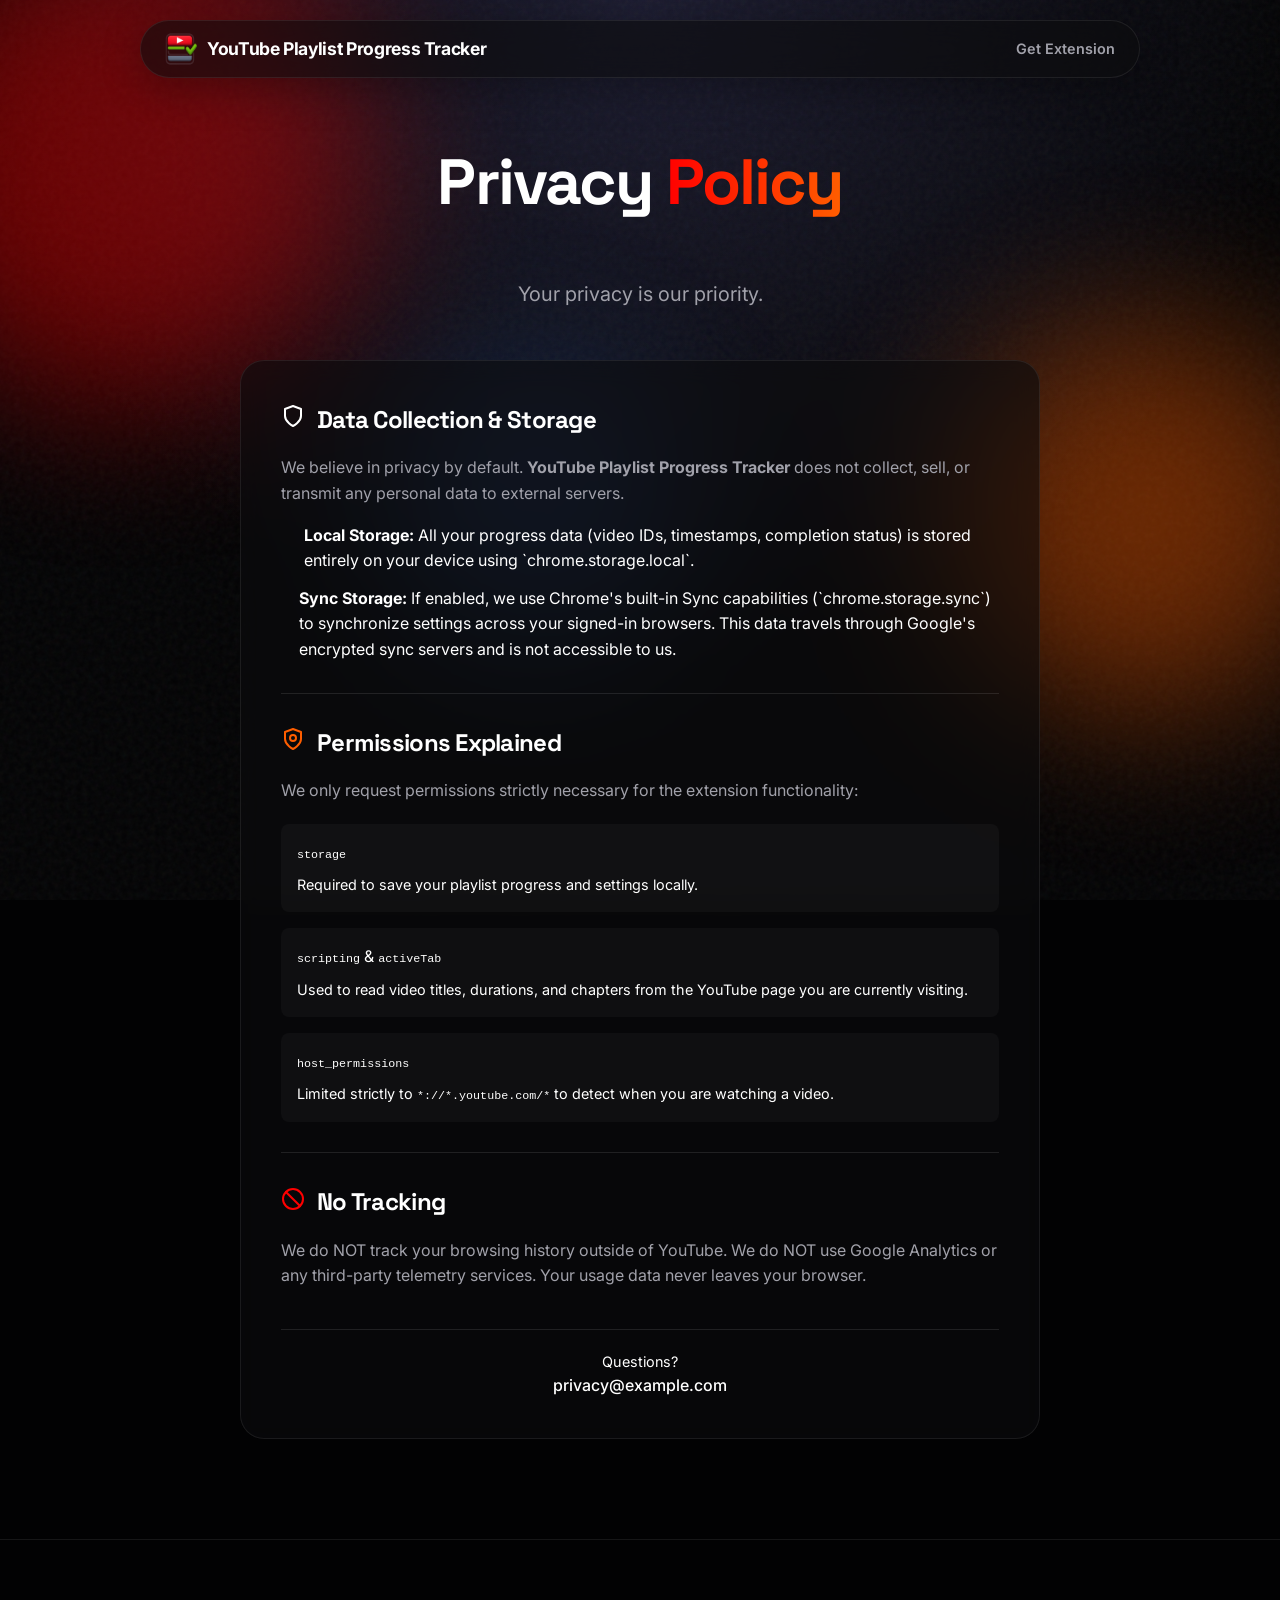
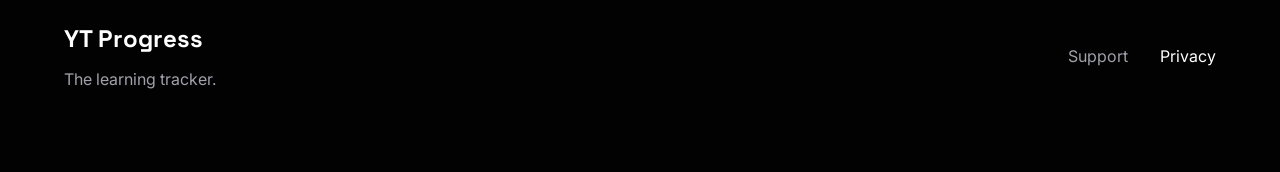
==== privacy.html @ 7244c9dd "Initial website commit" ====
<!DOCTYPE html>
<html lang="en">

<head>
    <meta charset="UTF-8">
    <meta name="viewport" content="width=device-width, initial-scale=1.0">
    <title>Privacy Policy - YouTube Playlist Progress Tracker</title>
    <meta name="description" content="Privacy Policy for YouTube Playlist Progress Tracker extension.">

    <!-- Design System -->
    <link rel="preconnect" href="https://fonts.googleapis.com">
    <link rel="preconnect" href="https://fonts.gstatic.com" crossorigin>
    <link
        href="https://fonts.googleapis.com/css2?family=Inter:wght@400;500;600&family=Space+Grotesk:wght@700;800&display=swap"
        rel="stylesheet">
    <link rel="stylesheet" href="css/style.css">
    <link rel="icon" type="image/webp" href="assets/icons/logo.webp">
</head>

<body>

    <div class="blob-container">
        <div class="blob blob-1"></div>
        <div class="blob blob-2"></div>
        <div class="blob blob-3"></div>
    </div>

    <!-- Navigation -->
    <nav class="glass-nav">
        <div class="nav-content">
            <a href="index.html" class="logo" style="text-decoration: none; color: white;">
                <img src="assets/icons/logo.webp" alt="Logo" width="32" height="32">
                <span>YouTube Playlist Progress Tracker</span>
            </a>
            <a href="https://chromewebstore.google.com/detail/youtube-playlist-progres/hchbgmpjleidbkbffpoocgpcalpifcnl"
                target="_blank" class="nav-btn">Get Extension</a>
        </div>
    </nav>

    <div class="container hero"
        style="min-height: 40vh; padding-top: 150px; flex-direction: column; text-align: center; gap: 40px; justify-content: start;">
        <h1 class="hero-title">Privacy <span class="text-gradient">Policy</span></h1>
        <p class="hero-subtitle" style="max-width: 600px; margin: 0 auto;">
            Your privacy is our priority.
        </p>
    </div>

    <div class="container" style="padding-bottom: 100px;">
        <div class="card"
            style="opacity: 1; transform: none; width: 100%; max-width: 800px; margin: 0 auto; text-align: left;">

            <div class="privacy-section">
                <div class="section-header" style="display: flex; align-items: center; gap: 12px; margin-bottom: 16px;">
                    <div class="icon-box" style="color: var(--accent-blue);">
                        <svg xmlns="http://www.w3.org/2000/svg" width="24" height="24" viewBox="0 0 24 24" fill="none"
                            stroke="currentColor" stroke-width="2" stroke-linecap="round" stroke-linejoin="round">
                            <path d="M12 22s8-4 8-10V5l-8-3-8 3v7c0 6 8 10 8 10z" />
                        </svg>
                    </div>
                    <h3 style="margin: 0;">Data Collection & Storage</h3>
                </div>
                <p>We believe in privacy by default. <strong>YouTube Playlist Progress Tracker</strong> does not
                    collect, sell, or transmit any personal data to external servers.</p>
                <ul style="list-style: none; padding: 0; margin-top: 16px; display: grid; gap: 12px;">
                    <li style="display: flex; gap: 10px; align-items: start; color: var(--text-secondary);">
                        <svg xmlns="http://www.w3.org/2000/svg" width="20" height="20" viewBox="0 0 24 24" fill="none"
                            stroke="var(--accent-green)" stroke-width="2" stroke-linecap="round"
                            stroke-linejoin="round">
                            <polyline points="20 6 9 17 4 12" />
                        </svg>
                        <span><strong>Local Storage:</strong> All your progress data (video IDs, timestamps, completion
                            status) is stored entirely on your device using `chrome.storage.local`.</span>
                    </li>
                    <li style="display: flex; gap: 10px; align-items: start; color: var(--text-secondary);">
                        <svg xmlns="http://www.w3.org/2000/svg" width="20" height="20" viewBox="0 0 24 24" fill="none"
                            stroke="var(--accent-green)" stroke-width="2" stroke-linecap="round"
                            stroke-linejoin="round">
                            <polyline points="20 6 9 17 4 12" />
                        </svg>
                        <span><strong>Sync Storage:</strong> If enabled, we use Chrome's built-in Sync capabilities
                            (`chrome.storage.sync`) to synchronize settings across your signed-in browsers. This data
                            travels through Google's encrypted sync servers and is not accessible to us.</span>
                    </li>
                </ul>
            </div>

            <hr style="border: 0; border-top: 1px solid rgba(255,255,255,0.1); margin: 30px 0;">

            <div class="privacy-section">
                <div class="section-header" style="display: flex; align-items: center; gap: 12px; margin-bottom: 16px;">
                    <div class="icon-box" style="color: var(--accent-orange);">
                        <svg xmlns="http://www.w3.org/2000/svg" width="24" height="24" viewBox="0 0 24 24" fill="none"
                            stroke="currentColor" stroke-width="2" stroke-linecap="round" stroke-linejoin="round">
                            <path d="M12 22s8-4 8-10V5l-8-3-8 3v7c0 6 8 10 8 10z" />
                            <circle cx="12" cy="11" r="3" />
                        </svg>
                    </div>
                    <h3 style="margin: 0;">Permissions Explained</h3>
                </div>
                <p>We only request permissions strictly necessary for the extension functionality:</p>
                <div class="grid-table" style="display: grid; gap: 16px; margin-top: 20px;">
                    <div class="perm-item"
                        style="background: rgba(255,255,255,0.03); padding: 16px; border-radius: 8px;">
                        <code style="color: var(--accent-blue); font-size: 0.9em;">storage</code>
                        <p style="margin: 8px 0 0; font-size: 0.9em; color: var(--text-secondary);">Required to save
                            your playlist progress and settings locally.</p>
                    </div>
                    <div class="perm-item"
                        style="background: rgba(255,255,255,0.03); padding: 16px; border-radius: 8px;">
                        <code style="color: var(--accent-blue); font-size: 0.9em;">scripting</code> & <code
                            style="color: var(--accent-blue); font-size: 0.9em;">activeTab</code>
                        <p style="margin: 8px 0 0; font-size: 0.9em; color: var(--text-secondary);">Used to read video
                            titles, durations, and chapters from the YouTube page you are currently visiting.</p>
                    </div>
                    <div class="perm-item"
                        style="background: rgba(255,255,255,0.03); padding: 16px; border-radius: 8px;">
                        <code style="color: var(--accent-blue); font-size: 0.9em;">host_permissions</code>
                        <p style="margin: 8px 0 0; font-size: 0.9em; color: var(--text-secondary);">Limited strictly to
                            <code>*://*.youtube.com/*</code> to detect when you are watching a video.
                        </p>
                    </div>
                </div>
            </div>

            <hr style="border: 0; border-top: 1px solid rgba(255,255,255,0.1); margin: 30px 0;">

            <div class="privacy-section">
                <div class="section-header" style="display: flex; align-items: center; gap: 12px; margin-bottom: 16px;">
                    <div class="icon-box" style="color: var(--accent-red);">
                        <svg xmlns="http://www.w3.org/2000/svg" width="24" height="24" viewBox="0 0 24 24" fill="none"
                            stroke="currentColor" stroke-width="2" stroke-linecap="round" stroke-linejoin="round">
                            <circle cx="12" cy="12" r="10" />
                            <line x1="4.93" y1="4.93" x2="19.07" y2="19.07" />
                        </svg>
                    </div>
                    <h3 style="margin: 0;">No Tracking</h3>
                </div>
                <p>We do NOT track your browsing history outside of YouTube. We do NOT use Google Analytics or any
                    third-party telemetry services. Your usage data never leaves your browser.</p>
            </div>

            <div class="contact-section"
                style="margin-top: 40px; text-align: center; padding-top: 20px; border-top: 1px solid rgba(255,255,255,0.1);">
                <p style="font-size: 0.9em; color: var(--text-secondary);">Questions?</p>
                <a href="mailto:privacy@example.com"
                    style="color: var(--accent-blue); text-decoration: none; font-weight: 500;">privacy@example.com</a>
            </div>

        </div>
    </div>

    <!-- Footer -->
    <footer>
        <div class="container footer-content">
            <div class="footer-brand">
                <span>YT Progress</span>
                <p>The learning tracker.</p>
            </div>
            <div class="footer-links">
                <a href="support.html">Support</a>
                <a href="privacy.html" style="color: white;">Privacy</a>
            </div>
        </div>
    </footer>
</body>

</html>
---- css/style.css ----
:root {
    /* Color Palette */
    --bg-page: #020203;
    --bg-tile-dark: #0c0c0e;
    --text-main: #ffffff;
    --text-sub: #a1a1aa;
    --accent-red: #ff0000;
    --accent-orange: #ff5e00;
    --border-light: rgba(255, 255, 255, 0.08);
    --border-glow: rgba(255, 255, 255, 0.15);
    --noise: url('data:image/svg+xml;utf8,<svg viewBox="0 0 200 200" xmlns="http://www.w3.org/2000/svg"><filter id="n"><feTurbulence type="fractalNoise" baseFrequency="0.8" numOctaves="4" stitchTiles="stitch"/></filter><rect width="100%" height="100%" filter="url(%23n)" opacity="0.05"/></svg>');
}

* {
    box-sizing: border-box;
    margin: 0;
    padding: 0;
}

body {
    background-color: var(--bg-page);
    background-image: var(--noise), radial-gradient(circle at 50% 0%, #1a1a2e 0%, #020203 60%);
    background-attachment: fixed;
    font-family: 'Inter', sans-serif;
    color: var(--text-main);
    overflow-x: hidden;
    line-height: 1.6;
    -webkit-font-smoothing: antialiased;
}

h1,
h2,
h3 {
    font-family: 'Space Grotesk', sans-serif;
    font-weight: 800;
    letter-spacing: -0.03em;
}

/* Background Blobs */
.blob-container {
    position: fixed;
    inset: 0;
    z-index: -1;
    overflow: hidden;
    pointer-events: none;
}

.blob {
    position: absolute;
    filter: blur(80px);
    opacity: 0.4;
    border-radius: 50%;
    animation: float 20s infinite ease-in-out;
}

.blob-1 {
    width: 500px;
    height: 500px;
    background: #ff0000;
    top: -10%;
    left: -10%;
    animation-delay: 0s;
}

.blob-2 {
    width: 400px;
    height: 400px;
    background: #ff5e00;
    bottom: 20%;
    right: -5%;
    animation-delay: -5s;
}

.blob-3 {
    width: 300px;
    height: 300px;
    background: #3b82f6;
    top: 40%;
    left: 30%;
    opacity: 0.2;
    animation-delay: -10s;
}

@keyframes float {

    0%,
    100% {
        transform: translate(0, 0) scale(1);
    }

    33% {
        transform: translate(30px, -50px) scale(1.1);
    }

    66% {
        transform: translate(-20px, 20px) scale(0.9);
    }
}

/* Navigation */
.glass-nav {
    position: fixed;
    top: 20px;
    left: 50%;
    transform: translateX(-50%);
    width: 90%;
    max-width: 1000px;
    padding: 12px 24px;
    background: rgba(12, 12, 14, 0.6);
    backdrop-filter: blur(24px);
    border: 1px solid var(--border-light);
    border-radius: 100px;
    z-index: 1000;
    box-shadow: 0 10px 40px rgba(0, 0, 0, 0.3);
}

.nav-content {
    display: flex;
    justify-content: space-between;
    align-items: center;
}

.logo {
    display: flex;
    align-items: center;
    gap: 10px;
    font-weight: 700;
    font-size: 1.1rem;
    letter-spacing: -0.02em;
}

.nav-btn {
    font-size: 0.9rem;
    font-weight: 600;
    color: var(--text-sub);
    text-decoration: none;
    transition: color 0.2s;
}

.nav-btn:hover {
    color: white;
}

.container {
    max-width: 1200px;
    margin: 0 auto;
    padding: 0 24px;
}

/* Hero */
.hero {
    min-height: 100vh;
    display: flex;
    align-items: center;
    justify-content: space-between;
    padding-top: 100px;
    gap: 60px;
}

.hero-content {
    flex: 1;
    max-width: 550px;
    z-index: 10;
}

.version-badge {
    display: inline-block;
    padding: 6px 16px;
    border-radius: 100px;
    background: rgba(255, 255, 255, 0.05);
    border: 1px solid var(--border-light);
    color: var(--accent-orange);
    font-size: 0.8rem;
    font-weight: 700;
    text-transform: uppercase;
    letter-spacing: 0.05em;
    margin-bottom: 32px;
}

.hero-title {
    font-size: clamp(3.5rem, 5vw, 5rem);
    line-height: 1;
    margin-bottom: 24px;
}

.text-gradient {
    background: linear-gradient(to right, var(--accent-red), var(--accent-orange));
    -webkit-background-clip: text;
    -webkit-text-fill-color: transparent;
}

.hero-subtitle {
    font-size: 1.25rem;
    color: var(--text-sub);
    margin-bottom: 40px;
}

.hero-actions {
    display: flex;
    gap: 16px;
    align-items: center;
}

.btn-primary {
    display: inline-flex;
    align-items: center;
    justify-content: center;
    gap: 12px;
    background: #fff;
    color: #000;
    font-weight: 700;
    padding: 18px 36px;
    border-radius: 14px;
    text-decoration: none;
    transition: all 0.3s cubic-bezier(0.2, 0.8, 0.2, 1);
}

.btn-primary:hover {
    transform: translateY(-4px);
    box-shadow: 0 20px 40px rgba(255, 255, 255, 0.2);
}

.btn-secondary {
    color: var(--text-sub);
    font-weight: 600;
    text-decoration: none;
    padding: 12px 24px;
    transition: color 0.2s;
}

.btn-secondary:hover {
    color: white;
}

/* Hero Visual */
.hero-visual-wrapper {
    flex: 1.2;
    display: flex;
    justify-content: center;
    perspective: 1000px;
}

.hero-visual {
    position: relative;
    transform-style: preserve-3d;
    transform: rotateY(-5deg) rotateX(5deg);
    transition: transform 0.1s ease-out;
}

.browser-mockup {
    background: #121212;
    border-radius: 16px;
    border: 1px solid rgba(255, 255, 255, 0.1);
    box-shadow: 0 50px 100px -20px rgba(0, 0, 0, 0.6);
    overflow: hidden;
    width: 600px;
    /* Fixed width for consistency */
}

.mobile-mockup {
    background: #121212;
    border-radius: 16px;
    border: 1px solid rgba(255, 255, 255, 0.1);
    box-shadow: 0 50px 100px -20px rgba(0, 0, 0, 0.6);
    overflow: hidden;
    width: 320px;
    margin: 0 auto;
    /* Centered styling for mobile-like frames */
}

.browser-header {
    height: 36px;
    background: rgba(30, 30, 30, 0.95);
    display: flex;
    align-items: center;
    padding: 0 14px;
    border-bottom: 1px solid rgba(255, 255, 255, 0.05);
}

.dots {
    display: flex;
    gap: 8px;
}

.dot {
    width: 10px;
    height: 10px;
    border-radius: 50%;
    background: #333;
}

.dot.red {
    background: #ff5f56;
}

.dot.yellow {
    background: #ffbd2e;
}

.dot.green {
    background: #27c93f;
}

/* Floating Widgets */
.floating-widget {
    position: absolute;
    background: rgba(20, 20, 20, 0.8);
    backdrop-filter: blur(12px);
    border: 1px solid var(--border-light);
    padding: 12px 20px;
    border-radius: 12px;
    color: white;
    font-weight: 600;
    display: flex;
    align-items: center;
    gap: 12px;
    box-shadow: 0 20px 40px rgba(0, 0, 0, 0.4);
    transform: translateZ(40px);
}

.widget-1 {
    top: -20px;
    left: -40px;
}

.widget-2 {
    bottom: 40px;
    right: -20px;
    transform: translateZ(60px);
}

/* Infinite Marquee */
.marquee-container {
    width: 100%;
    padding: 40px 0;
    overflow: hidden;
    background: linear-gradient(to bottom, transparent, rgba(0, 0, 0, 0.5), transparent);
    border-top: 1px solid var(--border-light);
    border-bottom: 1px solid var(--border-light);
    margin: 80px 0;
    white-space: nowrap;
}

.marquee-content {
    display: inline-block;
    animation: scroll 30s linear infinite;
    font-family: 'Space Grotesk';
    font-size: 1.5rem;
    font-weight: 700;
    color: transparent;
    -webkit-text-stroke: 1px rgba(255, 255, 255, 0.3);
    text-transform: uppercase;
    letter-spacing: 2px;
}

@keyframes scroll {
    0% {
        transform: translateX(0);
    }

    100% {
        transform: translateX(-50%);
    }
}

/* Features Grid */
.features {
    padding: 40px 24px 120px;
}

.section-title {
    font-size: 3rem;
    text-align: center;
    margin-bottom: 80px;
    line-height: 1.1;
}

.grid {
    display: grid;
    grid-template-columns: repeat(auto-fit, minmax(280px, 1fr));
    gap: 30px;
}

.card {
    background: rgba(12, 12, 14, 0.6);
    backdrop-filter: blur(12px);
    border: 1px solid var(--border-light);
    border-radius: 24px;
    padding: 40px;
    transition: all 0.3s ease;
    opacity: 0;
    /* JS Reveal */
    transform: translateY(30px);
}

.card:hover {
    border-color: var(--border-glow);
    transform: translateY(-5px);
    background: rgba(255, 255, 255, 0.03);
}

.card-icon-wrapper {
    width: 60px;
    height: 60px;
    background: linear-gradient(135deg, rgba(255, 255, 255, 0.1), rgba(255, 255, 255, 0.02));
    border-radius: 16px;
    display: flex;
    align-items: center;
    justify-content: center;
    margin-bottom: 24px;
    border: 1px solid var(--border-light);
    font-size: 24px;
}

.card h3 {
    font-size: 1.5rem;
    margin-bottom: 12px;
}

.card p {
    color: var(--text-sub);
}

/* Split Sections */
.section-alt {
    padding: 100px 0;
}

.split-layout {
    display: flex;
    align-items: center;
    gap: 80px;
}

.split-layout.reverse {
    flex-direction: row-reverse;
}

.split-text {
    flex: 1;
    opacity: 0;
    transform: translateY(30px);
    transition: all 0.8s ease;
}

.split-image {
    flex: 1;
    opacity: 0;
    transform: scale(0.95);
    transition: all 0.8s ease;
}

.split-text h2 {
    font-size: 2.5rem;
    margin-bottom: 24px;
}

.split-text p {
    font-size: 1.1rem;
    color: var(--text-sub);
}

.glow-red {
    box-shadow: 0 0 100px rgba(255, 0, 0, 0.2);
}

.glow-orange {
    box-shadow: 0 0 100px rgba(255, 94, 0, 0.2);
}

/* FAQ */
.faq-section {
    max-width: 800px;
    padding-bottom: 120px;
}

.faq-item {
    border-bottom: 1px solid var(--border-light);
    padding: 24px 0;
}

.faq-question {
    font-size: 1.25rem;
    font-weight: 600;
    cursor: pointer;
    display: flex;
    justify-content: space-between;
    align-items: center;
}

.faq-answer {
    color: var(--text-sub);
    max-height: 0;
    overflow: hidden;
    transition: max-height 0.3s ease, margin 0.3s ease;
}

.faq-answer.open {
    max-height: 200px;
    margin-top: 16px;
}

.toggle {
    font-size: 1.5rem;
    font-weight: 300;
    transition: transform 0.3s;
}

.toggle.rotate {
    transform: rotate(45deg);
}

/* Footer */
footer {
    border-top: 1px solid var(--border-light);
    padding: 80px 0;
    background: #020203;
}

.footer-content {
    display: flex;
    justify-content: space-between;
    align-items: center;
}

.footer-brand span {
    font-family: 'Space Grotesk';
    font-weight: 800;
    font-size: 1.5rem;
}

.footer-brand p {
    color: var(--text-sub);
    margin-top: 8px;
}

.footer-links {
    display: flex;
    gap: 32px;
}

.footer-links a {
    color: var(--text-sub);
    text-decoration: none;
    transition: color 0.2s;
}

.footer-links a:hover {
    color: white;
}

/* Responsive */
@media (max-width: 768px) {
    .hero {
        flex-direction: column;
        text-align: center;
        padding-top: 120px;
    }

    .hero-actions {
        justify-content: center;
    }

    .browser-mockup {
        width: 100%;
    }

    .split-layout {
        flex-direction: column !important;
        gap: 40px;
        text-align: center;
    }

    .hero-title {
        font-size: 3rem;
    }
}
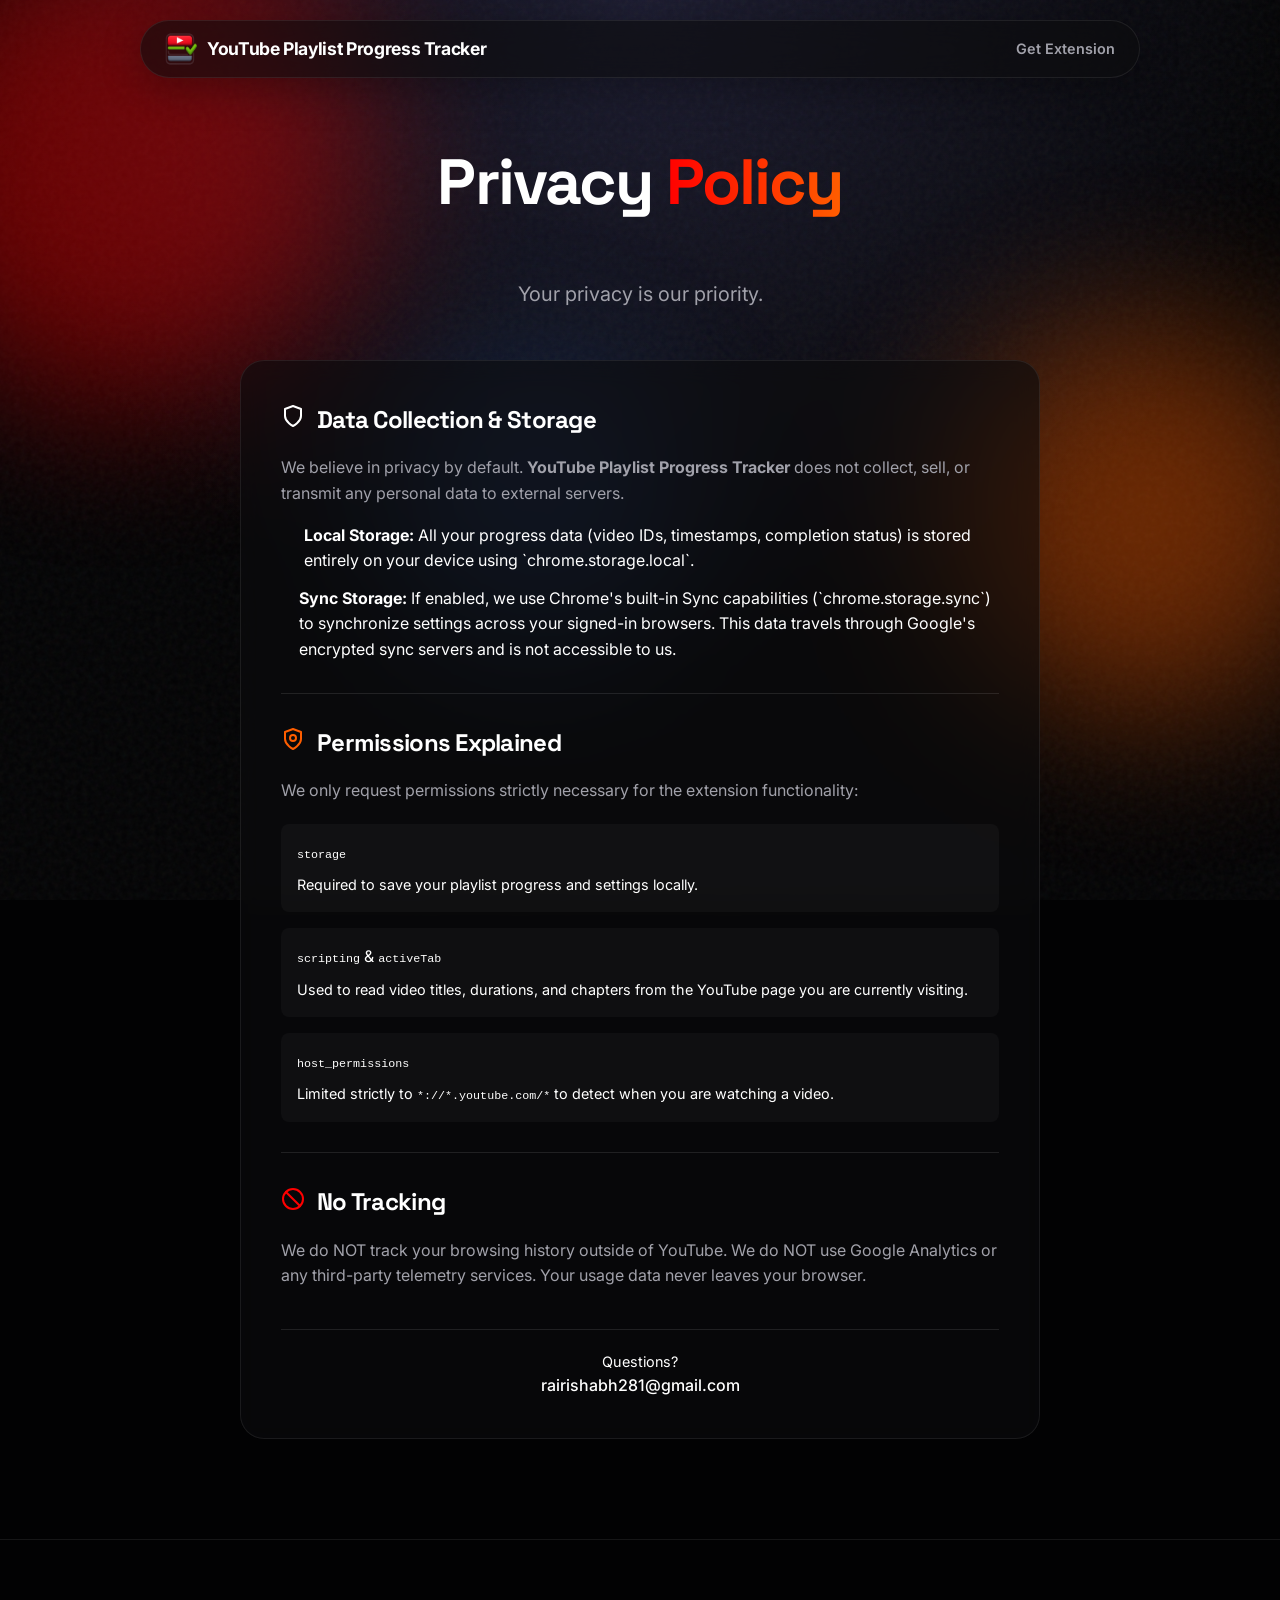
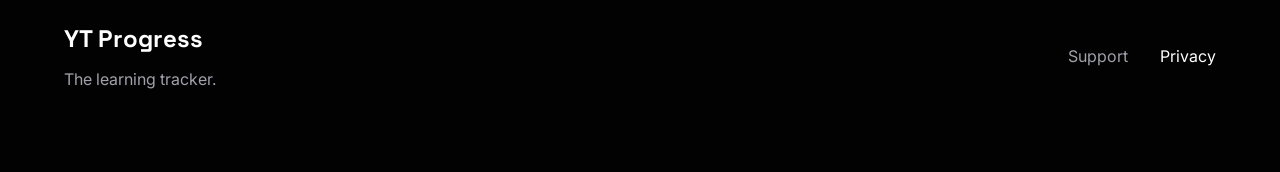
==== commit a95b74e2: "docs: Update contact email addresses in privacy and support pages." ====
--- a/privacy.html
+++ b/privacy.html
@@ -142,8 +142,8 @@
             <div class="contact-section"
                 style="margin-top: 40px; text-align: center; padding-top: 20px; border-top: 1px solid rgba(255,255,255,0.1);">
                 <p style="font-size: 0.9em; color: var(--text-secondary);">Questions?</p>
-                <a href="mailto:privacy@example.com"
-                    style="color: var(--accent-blue); text-decoration: none; font-weight: 500;">privacy@example.com</a>
+                <a href="mailto:rairishabh281@gmail.com"
+                    style="color: var(--accent-blue); text-decoration: none; font-weight: 500;">rairishabh281@gmail.com</a>
             </div>
 
         </div>
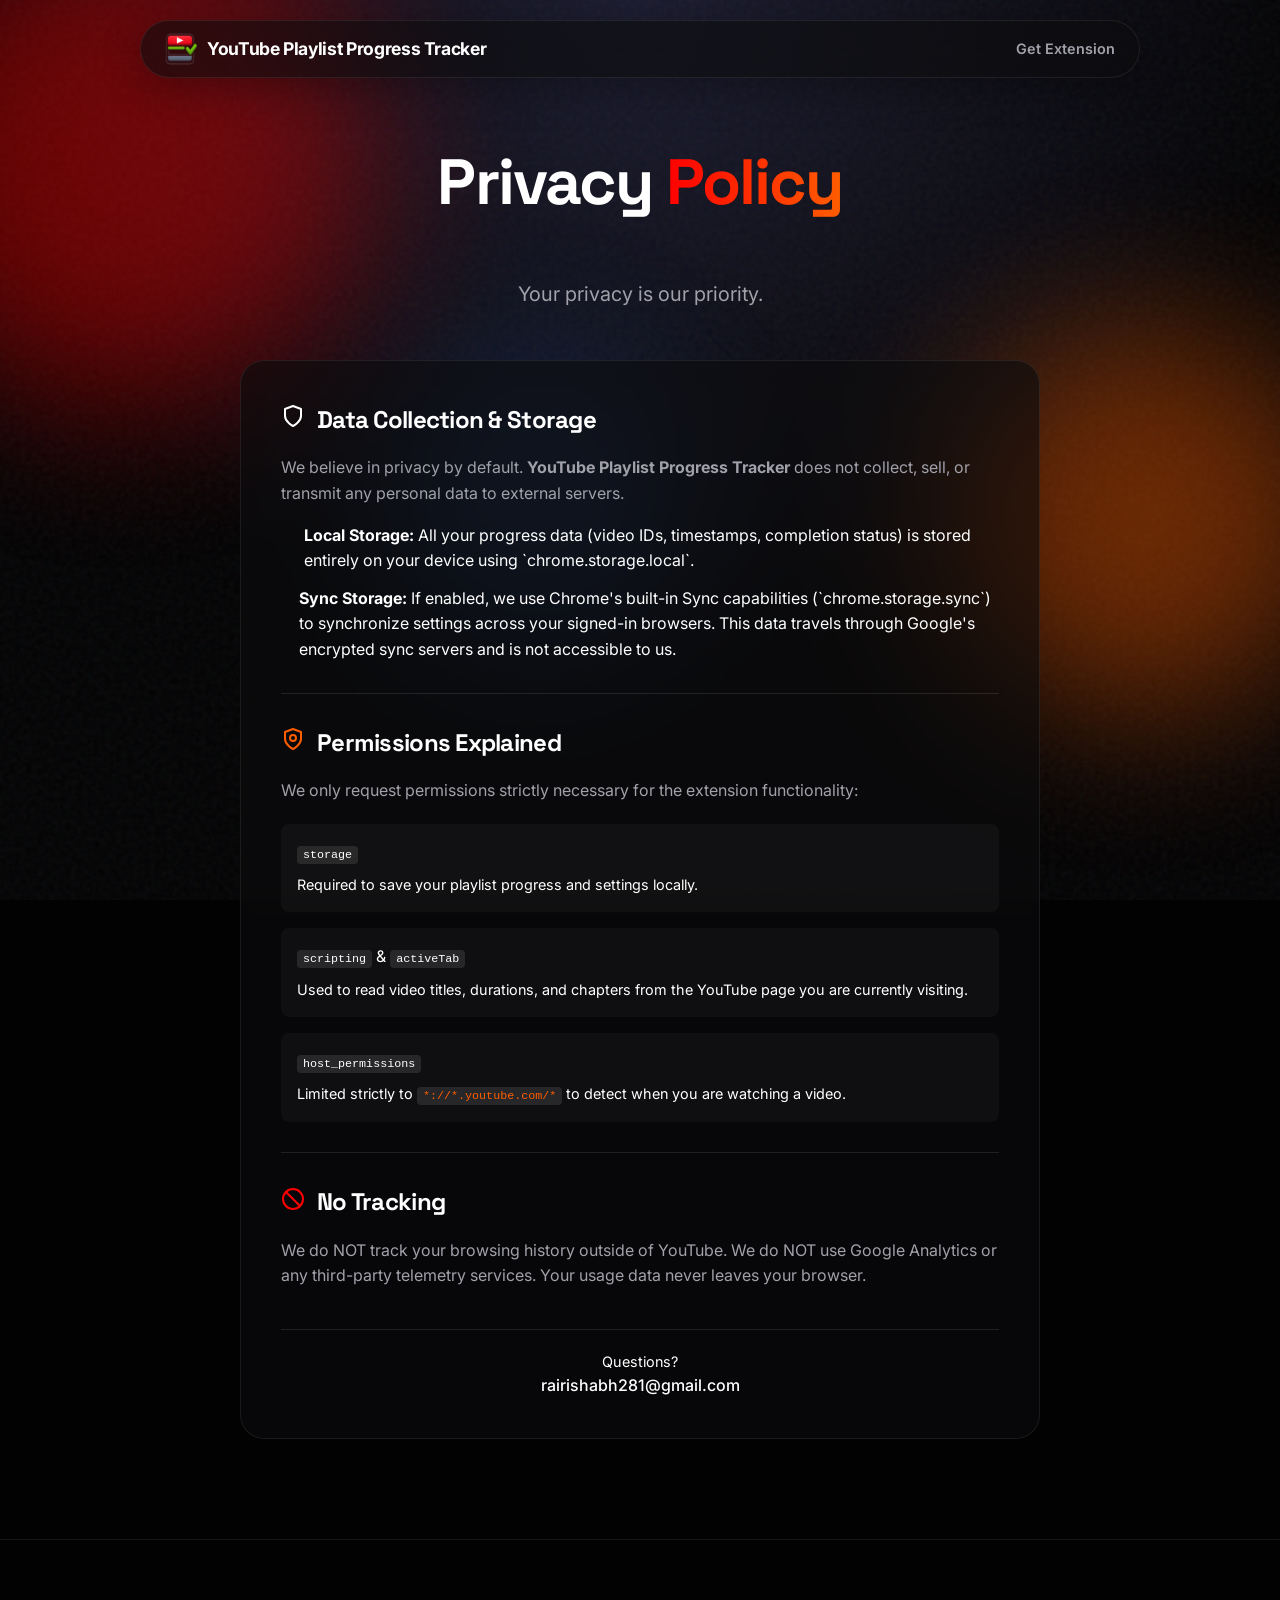
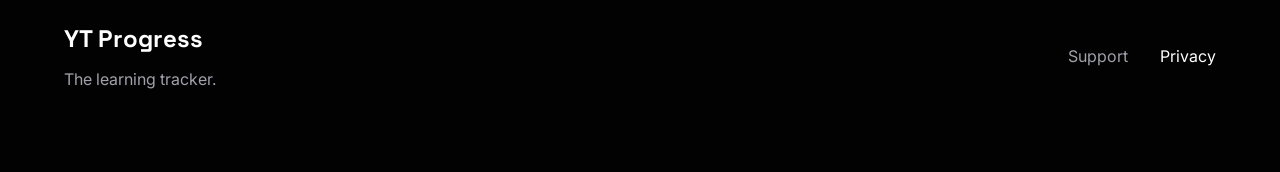
==== commit 5602a65f: "Update: Bump version to v1.1.0 and sync latest assets" ====
--- a/privacy.html
+++ b/privacy.html
@@ -32,8 +32,8 @@
                 <img src="assets/icons/logo.webp" alt="Logo" width="32" height="32">
                 <span>YouTube Playlist Progress Tracker</span>
             </a>
-            <a href="https://chromewebstore.google.com/detail/youtube-playlist-progres/hchbgmpjleidbkbffpoocgpcalpifcnl"
-                target="_blank" class="nav-btn">Get Extension</a>
+            <a href="https://chromewebstore.google.com/detail/jcmmbbgoebjleajoaibhfjjcfgdeliki" target="_blank"
+                class="nav-btn">Get Extension</a>
         </div>
     </nav>
 
--- a/css/style.css
+++ b/css/style.css
@@ -186,6 +186,7 @@
 .text-gradient {
     background: linear-gradient(to right, var(--accent-red), var(--accent-orange));
     -webkit-background-clip: text;
+    background-clip: text;
     -webkit-text-fill-color: transparent;
 }
 
@@ -421,6 +422,25 @@
     color: var(--text-sub);
 }
 
+/* Support Page Specifics */
+.troubleshoot-grid {
+    display: grid;
+    grid-template-columns: repeat(auto-fit, minmax(280px, 1fr));
+    gap: 32px;
+}
+
+.troubleshoot-item p {
+    line-height: 1.6;
+}
+
+code {
+    background: rgba(255, 255, 255, 0.1);
+    padding: 2px 6px;
+    border-radius: 4px;
+    font-family: monospace;
+    color: var(--accent-orange);
+}
+
 /* Split Sections */
 .section-alt {
     padding: 100px 0;
@@ -551,14 +571,42 @@
 
 /* Responsive */
 @media (max-width: 768px) {
+    .glass-nav {
+        width: 95%;
+        padding: 10px 16px;
+        top: 10px;
+    }
+
+    .nav-content {
+        gap: 10px;
+    }
+
+    .logo span {
+        display: none;
+    }
+
+    .logo::after {
+        content: "YT Progress";
+        display: block;
+    }
+
     .hero {
         flex-direction: column;
         text-align: center;
-        padding-top: 120px;
+        padding-top: 140px;
+        /* Increased padding to avoid header overlap */
+        gap: 40px;
     }
 
     .hero-actions {
         justify-content: center;
+        flex-direction: column;
+        width: 100%;
+    }
+
+    .btn-primary,
+    .btn-secondary {
+        width: 100%;
     }
 
     .browser-mockup {
@@ -572,6 +620,25 @@
     }
 
     .hero-title {
-        font-size: 3rem;
+        font-size: 2.8rem;
+    }
+
+    .section-title {
+        font-size: 2rem;
+    }
+}
+
+@media (max-width: 480px) {
+    .hero-title {
+        font-size: 2.2rem;
+    }
+
+    .logo {
+        font-size: 1rem;
+    }
+
+    .nav-btn {
+        font-size: 0.8rem;
+        padding: 8px 12px;
     }
 }
